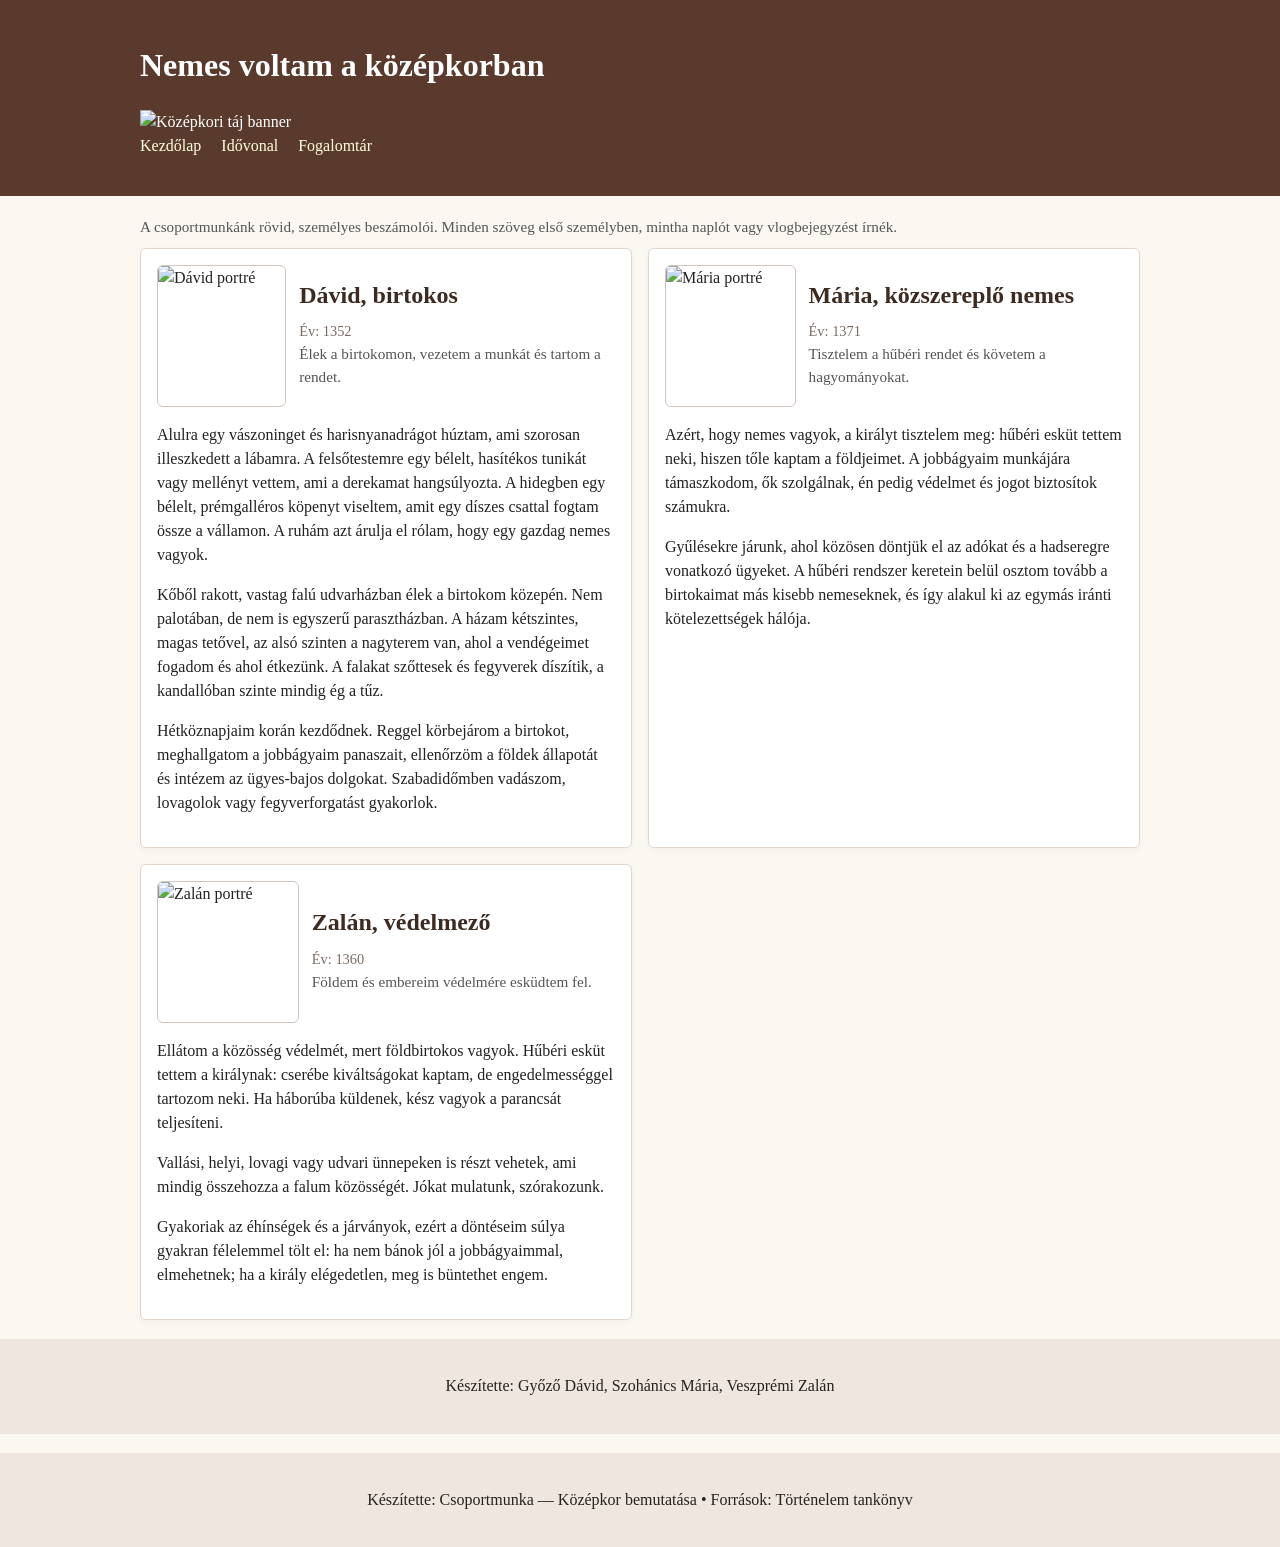
==== HTML/index.html @ 270141f8 "készen" ====
<!DOCTYPE html>
<html lang="hu">
<head>
    <meta charset="UTF-8">
    <meta http-equiv="X-UA-Compatible" content="IE=edge">
    <meta name="viewport" content="width=device-width, initial-scale=1">
    <title>Középkori naplók — Csoportmunka</title>
    <link rel="stylesheet" href="../CSS/elrendezes.css">
    <link rel="stylesheet" href="../CSS/formazasok.css">
    <link rel="stylesheet" href="../CSS/menu.css">
    <link rel="stylesheet" href="../CSS/menu.css">
</head>
<body>
    <div class="site-frame">
      <div class="frame-inner">
        <header>
            <div class="container site-header">
                <h1 class="site-title">Nemes voltam a középkorban</h1>
                <div class="banner">
                    <img src="../assets/banner.svg" alt="Középkori táj banner">
                </div>
                <nav class="main-nav">
                    <a href="index.html">Kezdőlap</a>
                    <a href="idovonal.html">Idővonal</a>
                    <a href="fogalomtar.html">Fogalomtár</a>
                </nav>
            </div>
        </header>
        <main class="container">
        <p class="meta">A csoportmunkánk rövid, személyes beszámolói. Minden szöveg első személyben, mintha naplót vagy vlogbejegyzést írnék.</p>

        <section class="posts">
            <article>
                <figure>
                    <img src="../assets/david.svg" alt="Dávid portré">
                    <figcaption>
                        <h2>Dávid, birtokos</h2>
                        <time>Év: 1352</time>
                        <div class="meta">Élek a birtokomon, vezetem a munkát és tartom a rendet.</div>
                    </figcaption>
                </figure>
                <p>Alulra egy vászoninget és harisnyanadrágot húztam, ami szorosan illeszkedett a lábamra. A felsőtestemre egy bélelt, hasítékos tunikát vagy mellényt vettem, ami a derekamat hangsúlyozta. A hidegben egy bélelt, prémgalléros köpenyt viseltem, amit egy díszes csattal fogtam össze a vállamon. A ruhám azt árulja el rólam, hogy egy gazdag nemes vagyok.</p>

                <p>Kőből rakott, vastag falú udvarházban élek a birtokom közepén. Nem palotában, de nem is egyszerű parasztházban. A házam kétszintes, magas tetővel, az alsó szinten a nagyterem van, ahol a vendégeimet fogadom és ahol étkezünk. A falakat szőttesek és fegyverek díszítik, a kandallóban szinte mindig ég a tűz.</p>

                <p>Hétköznapjaim korán kezdődnek. Reggel körbejárom a birtokot, meghallgatom a jobbágyaim panaszait, ellenőrzöm a földek állapotát és intézem az ügyes-bajos dolgokat. Szabadidőmben vadászom, lovagolok vagy fegyverforgatást gyakorlok.</p>
            </article>

            <article>
                <figure>
                    <img src="../assets/maria.svg" alt="Mária portré">
                    <figcaption>
                        <h2>Mária, közszereplő nemes</h2>
                        <time>Év: 1371</time>
                        <div class="meta">Tisztelem a hűbéri rendet és követem a hagyományokat.</div>
                    </figcaption>
                </figure>
                <p>Azért, hogy nemes vagyok, a királyt tisztelem meg: hűbéri esküt tettem neki, hiszen tőle kaptam a földjeimet. A jobbágyaim munkájára támaszkodom, ők szolgálnak, én pedig védelmet és jogot biztosítok számukra.</p>

                <p>Gyűlésekre járunk, ahol közösen döntjük el az adókat és a hadseregre vonatkozó ügyeket. A hűbéri rendszer keretein belül osztom tovább a birtokaimat más kisebb nemeseknek, és így alakul ki az egymás iránti kötelezettségek hálója.</p>
            </article>

            <article>
                <figure>
                    <img src="../assets/zalan.svg" alt="Zalán portré">
                    <figcaption>
                        <h2>Zalán, védelmező</h2>
                        <time>Év: 1360</time>
                        <div class="meta">Földem és embereim védelmére esküdtem fel.</div>
                    </figcaption>
                </figure>
                <p>Ellátom a közösség védelmét, mert földbirtokos vagyok. Hűbéri esküt tettem a királynak: cserébe kiváltságokat kaptam, de engedelmességgel tartozom neki. Ha háborúba küldenek, kész vagyok a parancsát teljesíteni.</p>

                <p>Vallási, helyi, lovagi vagy udvari ünnepeken is részt vehetek, ami mindig összehozza a falum közösségét. Jókat mulatunk, szórakozunk.</p>

                <p>Gyakoriak az éhínségek és a járványok, ezért a döntéseim súlya gyakran félelemmel tölt el: ha nem bánok jól a jobbágyaimmal, elmehetnek; ha a király elégedetlen, meg is büntethet engem.</p>
            </article>
        </section>
        </main>
        <footer>
            <div class="container">Készítette: Győző Dávid, Szohánics Mária, Veszprémi Zalán</div>
        </footer>
      </div>
    </div>
    </body>
    </html>
    </main>
    <footer>
        <div class="container">Készítette: Csoportmunka — Középkor bemutatása • Források: Történelem tankönyv</div>
    </footer>
</body>
</html>
---- CSS/menu.css ----
body {
  font-family: Georgia, "Times New Roman", serif;
  line-height: 1.5;
  background: #fbf8f2;
  color: #222;
  margin: 0;
  padding: 0;
}
header {
  background: #5b3a2e;
  color: #fff;
  padding: 1.2rem 1rem;
}
.container {
  max-width: 1000px;
  margin: 1.2rem auto;
  padding: 0 1rem;
}
nav a {
  color: #ffd;
  margin-right: 1rem;
  text-decoration: none;
}
.posts {
  display: grid;
  grid-template-columns: 1fr;
  gap: 1rem;
}
article {
  background: #fff;
  border: 1px solid #e0d6cc;
  padding: 1rem;
  border-radius: 6px;
  box-shadow: 0 2px 6px rgba(0, 0, 0, 0.04);
}
figure {
  margin: 0 0 0.6rem 0;
  display: flex;
  gap: 0.8rem;
  align-items: center;
}
figure img {
  width: 140px;
  height: 140px;
  object-fit: cover;
  border-radius: 6px;
  border: 1px solid #d0c6bf;
}
h2 {
  margin: 0.2rem 0 0.4rem 0;
  color: #3d2b22;
}
time {
  font-size: 0.9rem;
  color: #7a6a61;
}
.meta {
  font-size: 0.95rem;
  color: #555;
  margin-bottom: 0.6rem;
}
@media (min-width: 800px) {
  .posts {
    grid-template-columns: 1fr 1fr;
  }
}
footer {
  text-align: center;
  padding: 1rem 0;
  background: #efe7df;
  margin-top: 1.2rem;
}
---- CSS/menu.css ----
body {
  font-family: Georgia, "Times New Roman", serif;
  line-height: 1.5;
  background: #fbf8f2;
  color: #222;
  margin: 0;
  padding: 0;
}
header {
  background: #5b3a2e;
  color: #fff;
  padding: 1.2rem 1rem;
}
.container {
  max-width: 1000px;
  margin: 1.2rem auto;
  padding: 0 1rem;
}
nav a {
  color: #ffd;
  margin-right: 1rem;
  text-decoration: none;
}
.posts {
  display: grid;
  grid-template-columns: 1fr;
  gap: 1rem;
}
article {
  background: #fff;
  border: 1px solid #e0d6cc;
  padding: 1rem;
  border-radius: 6px;
  box-shadow: 0 2px 6px rgba(0, 0, 0, 0.04);
}
figure {
  margin: 0 0 0.6rem 0;
  display: flex;
  gap: 0.8rem;
  align-items: center;
}
figure img {
  width: 140px;
  height: 140px;
  object-fit: cover;
  border-radius: 6px;
  border: 1px solid #d0c6bf;
}
h2 {
  margin: 0.2rem 0 0.4rem 0;
  color: #3d2b22;
}
time {
  font-size: 0.9rem;
  color: #7a6a61;
}
.meta {
  font-size: 0.95rem;
  color: #555;
  margin-bottom: 0.6rem;
}
@media (min-width: 800px) {
  .posts {
    grid-template-columns: 1fr 1fr;
  }
}
footer {
  text-align: center;
  padding: 1rem 0;
  background: #efe7df;
  margin-top: 1.2rem;
}
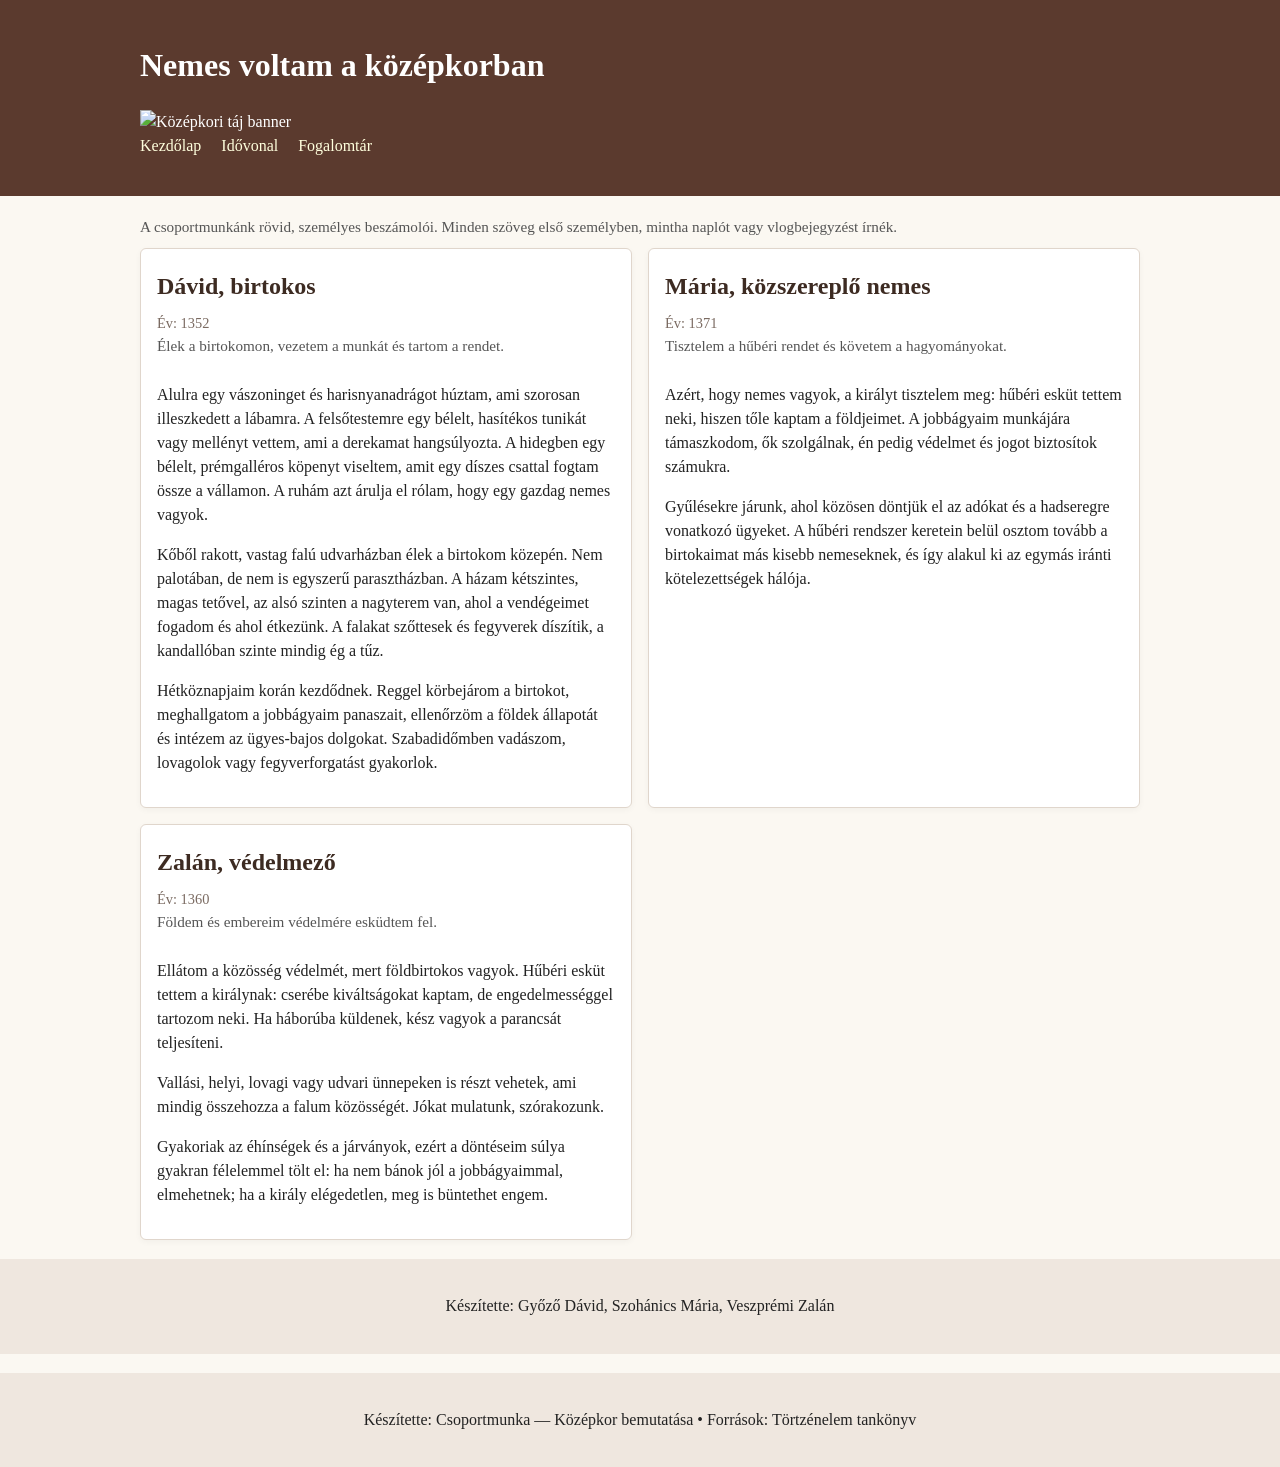
==== commit 1e05d4a3: "Merge branch 'main' of https://github.com/DaveSphyver/kozepkor_csoportmunka_9_2026" ====
--- a/HTML/index.html
+++ b/HTML/index.html
@@ -32,7 +32,6 @@
         <section class="posts">
             <article>
                 <figure>
-                    <img src="../assets/david.svg" alt="Dávid portré">
                     <figcaption>
                         <h2>Dávid, birtokos</h2>
                         <time>Év: 1352</time>
@@ -48,7 +47,6 @@
 
             <article>
                 <figure>
-                    <img src="../assets/maria.svg" alt="Mária portré">
                     <figcaption>
                         <h2>Mária, közszereplő nemes</h2>
                         <time>Év: 1371</time>
@@ -62,7 +60,6 @@
 
             <article>
                 <figure>
-                    <img src="../assets/zalan.svg" alt="Zalán portré">
                     <figcaption>
                         <h2>Zalán, védelmező</h2>
                         <time>Év: 1360</time>
@@ -86,7 +83,7 @@
     </html>
     </main>
     <footer>
-        <div class="container">Készítette: Csoportmunka — Középkor bemutatása • Források: Történelem tankönyv</div>
+        <div class="container">Készítette: Csoportmunka — Középkor bemutatása • Források: Törtzénelem tankönyv</div>
     </footer>
 </body>
 </html>
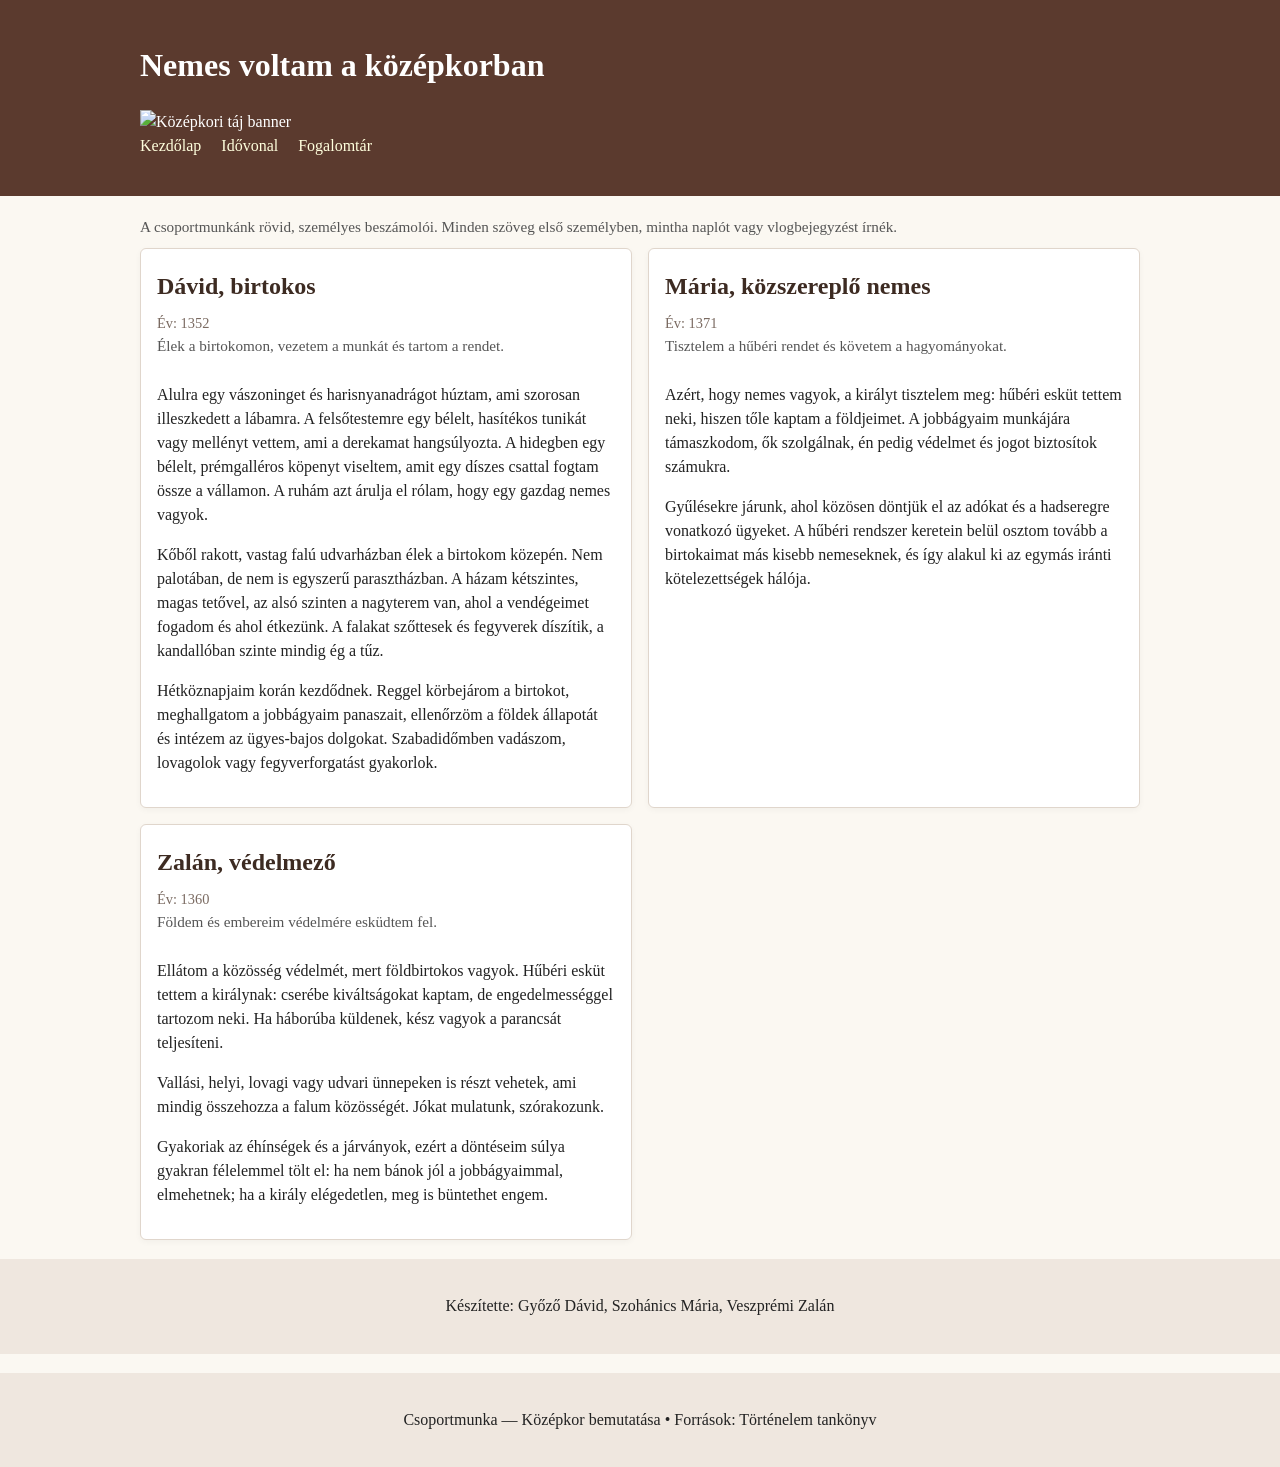
==== commit ad15a50b: "fixes" ====
--- a/HTML/index.html
+++ b/HTML/index.html
@@ -83,7 +83,7 @@
     </html>
     </main>
     <footer>
-        <div class="container">Készítette: Csoportmunka — Középkor bemutatása • Források: Törtzénelem tankönyv</div>
+        <div class="container">Csoportmunka — Középkor bemutatása • Források: Történelem tankönyv</div>
     </footer>
 </body>
 </html>
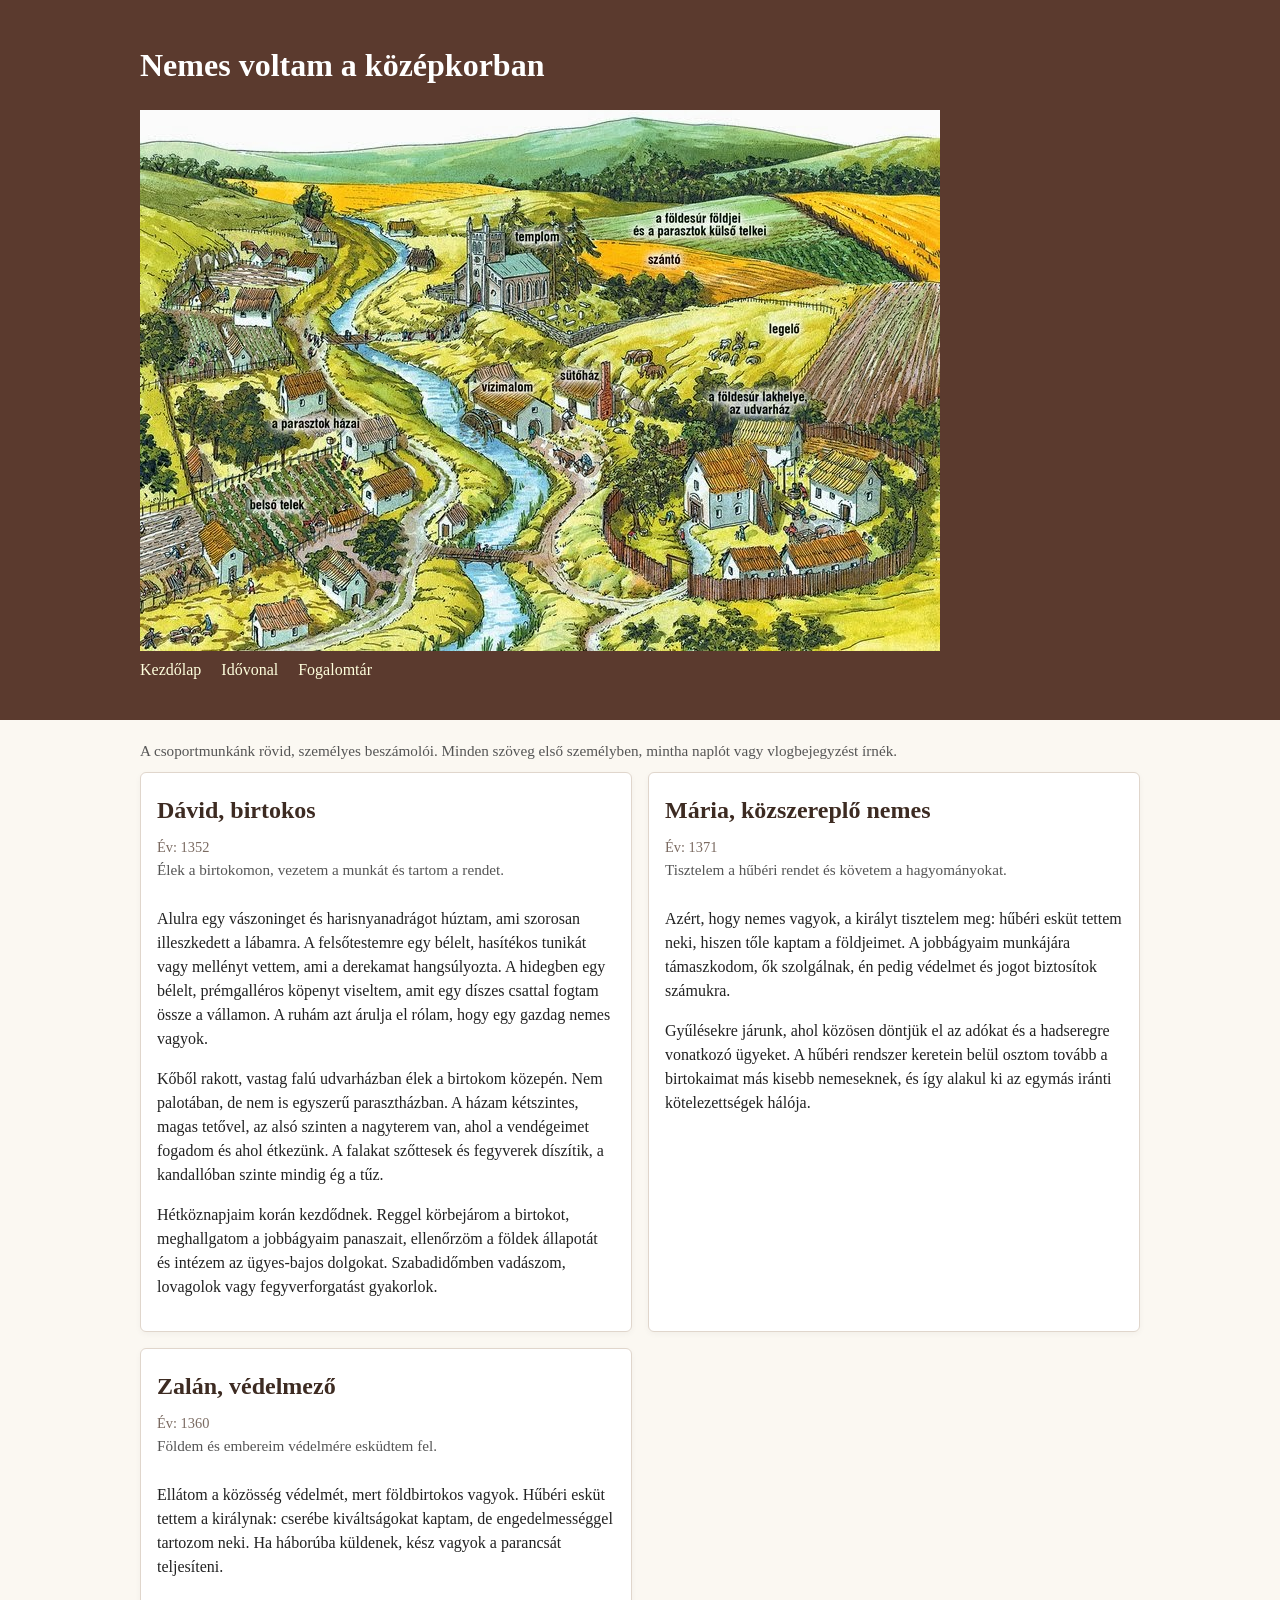
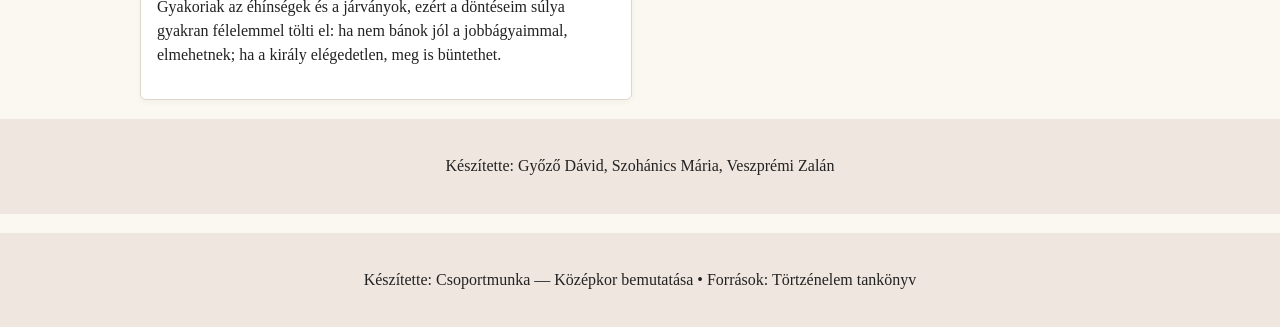
==== commit 2ad0075c: "Banner és idovonal kep" ====
--- a/HTML/index.html
+++ b/HTML/index.html
@@ -17,7 +17,7 @@
             <div class="container site-header">
                 <h1 class="site-title">Nemes voltam a középkorban</h1>
                 <div class="banner">
-                    <img src="../assets/banner.svg" alt="Középkori táj banner">
+                    <img src="/Kepek/kornyezet.jpg" alt="Középkori táj banner">
                 </div>
                 <nav class="main-nav">
                     <a href="index.html">Kezdőlap</a>
@@ -68,9 +68,7 @@
                 </figure>
                 <p>Ellátom a közösség védelmét, mert földbirtokos vagyok. Hűbéri esküt tettem a királynak: cserébe kiváltságokat kaptam, de engedelmességgel tartozom neki. Ha háborúba küldenek, kész vagyok a parancsát teljesíteni.</p>
 
-                <p>Vallási, helyi, lovagi vagy udvari ünnepeken is részt vehetek, ami mindig összehozza a falum közösségét. Jókat mulatunk, szórakozunk.</p>
-
-                <p>Gyakoriak az éhínségek és a járványok, ezért a döntéseim súlya gyakran félelemmel tölt el: ha nem bánok jól a jobbágyaimmal, elmehetnek; ha a király elégedetlen, meg is büntethet engem.</p>
+                <p>Gyakoriak az éhínségek és a járványok, ezért a döntéseim súlya gyakran félelemmel tölti el: ha nem bánok jól a jobbágyaimmal, elmehetnek; ha a király elégedetlen, meg is büntethet.</p>
             </article>
         </section>
         </main>
@@ -83,7 +81,7 @@
     </html>
     </main>
     <footer>
-        <div class="container">Csoportmunka — Középkor bemutatása • Források: Történelem tankönyv</div>
+        <div class="container">Készítette: Csoportmunka — Középkor bemutatása • Források: Törtzénelem tankönyv</div>
     </footer>
 </body>
 </html>
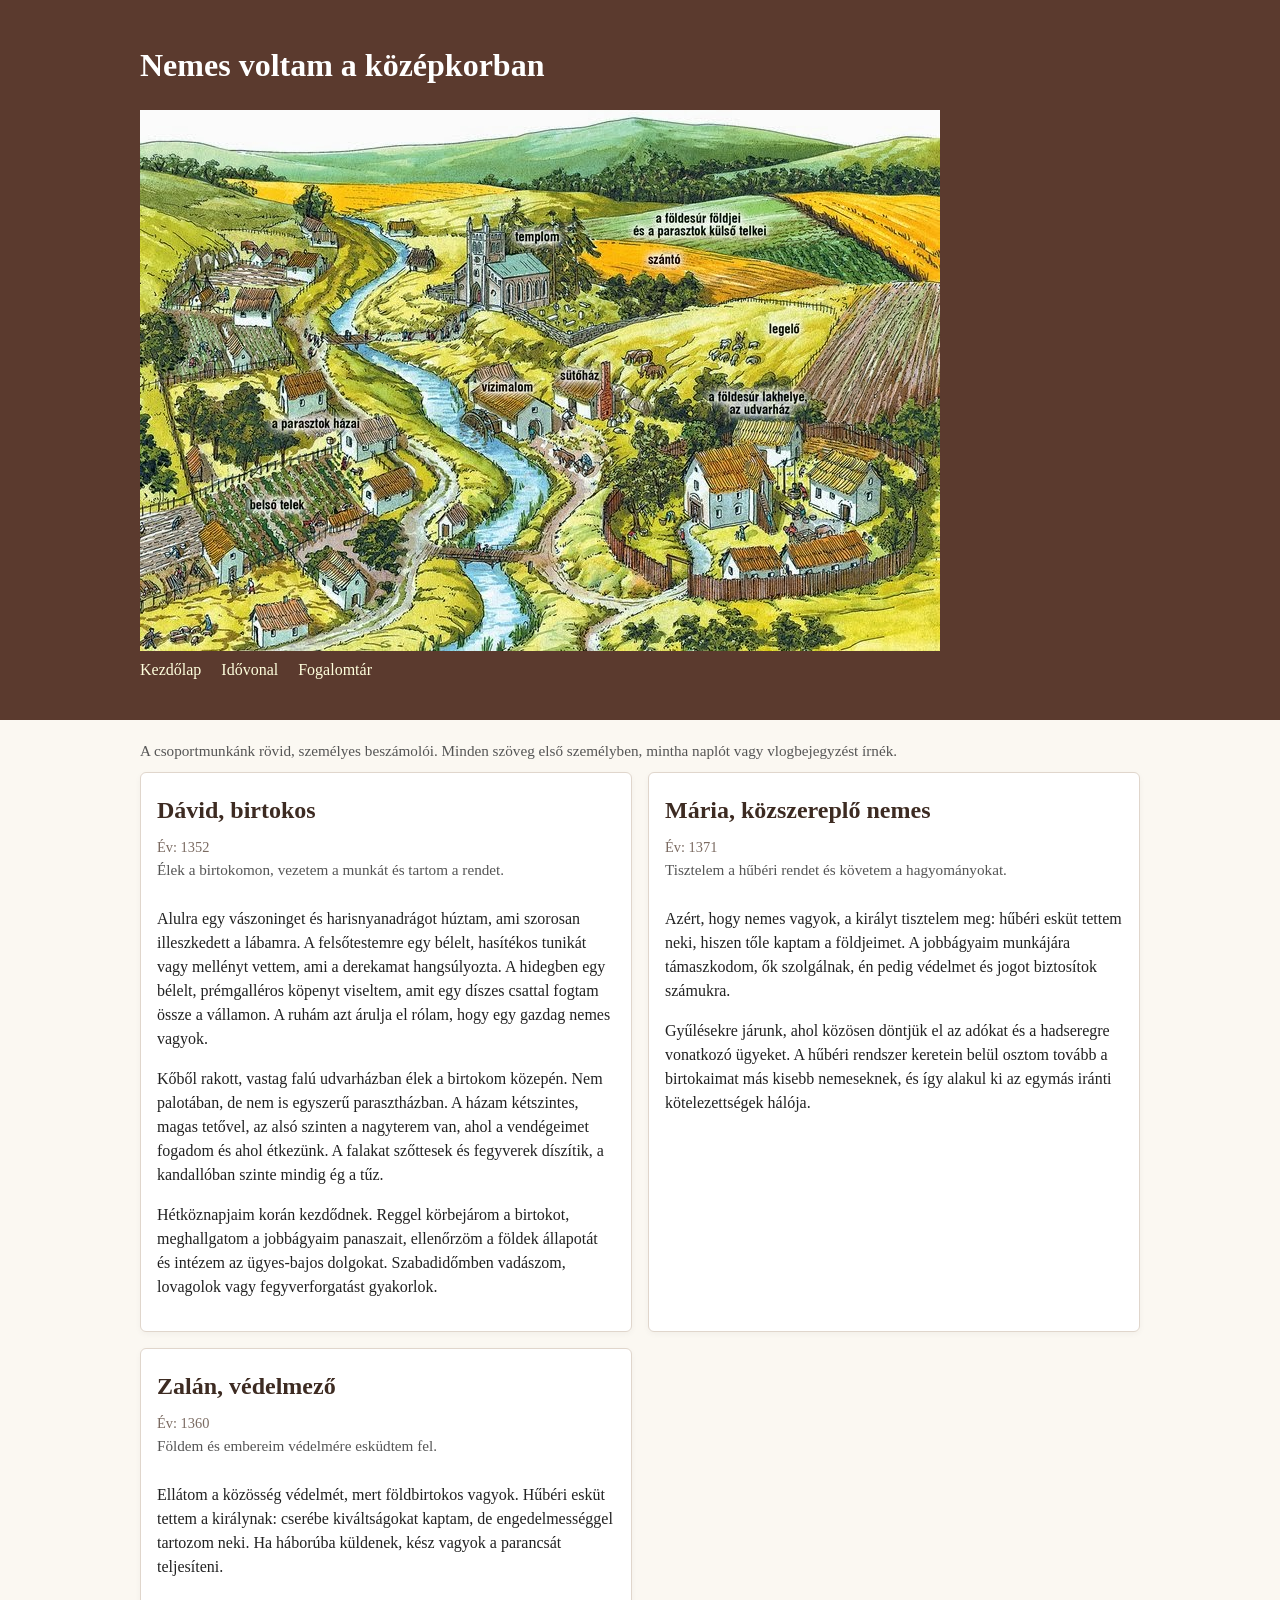
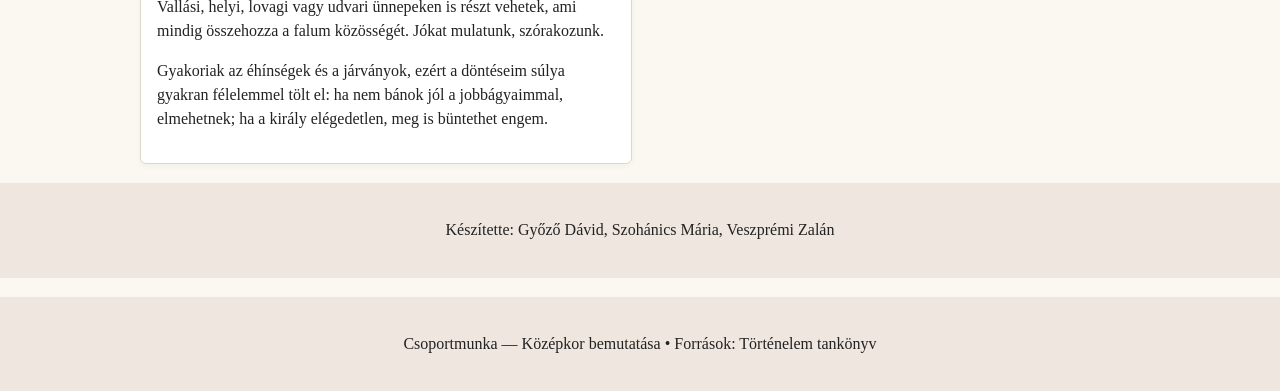
==== commit 137a548f: "Merge branch 'main' of https://github.com/DaveSphyver/kozepkor_csoportmunka_9_2026" ====
--- a/HTML/index.html
+++ b/HTML/index.html
@@ -68,7 +68,9 @@
                 </figure>
                 <p>Ellátom a közösség védelmét, mert földbirtokos vagyok. Hűbéri esküt tettem a királynak: cserébe kiváltságokat kaptam, de engedelmességgel tartozom neki. Ha háborúba küldenek, kész vagyok a parancsát teljesíteni.</p>
 
-                <p>Gyakoriak az éhínségek és a járványok, ezért a döntéseim súlya gyakran félelemmel tölti el: ha nem bánok jól a jobbágyaimmal, elmehetnek; ha a király elégedetlen, meg is büntethet.</p>
+                <p>Vallási, helyi, lovagi vagy udvari ünnepeken is részt vehetek, ami mindig összehozza a falum közösségét. Jókat mulatunk, szórakozunk.</p>
+
+                <p>Gyakoriak az éhínségek és a járványok, ezért a döntéseim súlya gyakran félelemmel tölt el: ha nem bánok jól a jobbágyaimmal, elmehetnek; ha a király elégedetlen, meg is büntethet engem.</p>
             </article>
         </section>
         </main>
@@ -81,7 +83,7 @@
     </html>
     </main>
     <footer>
-        <div class="container">Készítette: Csoportmunka — Középkor bemutatása • Források: Törtzénelem tankönyv</div>
+        <div class="container">Csoportmunka — Középkor bemutatása • Források: Történelem tankönyv</div>
     </footer>
 </body>
 </html>
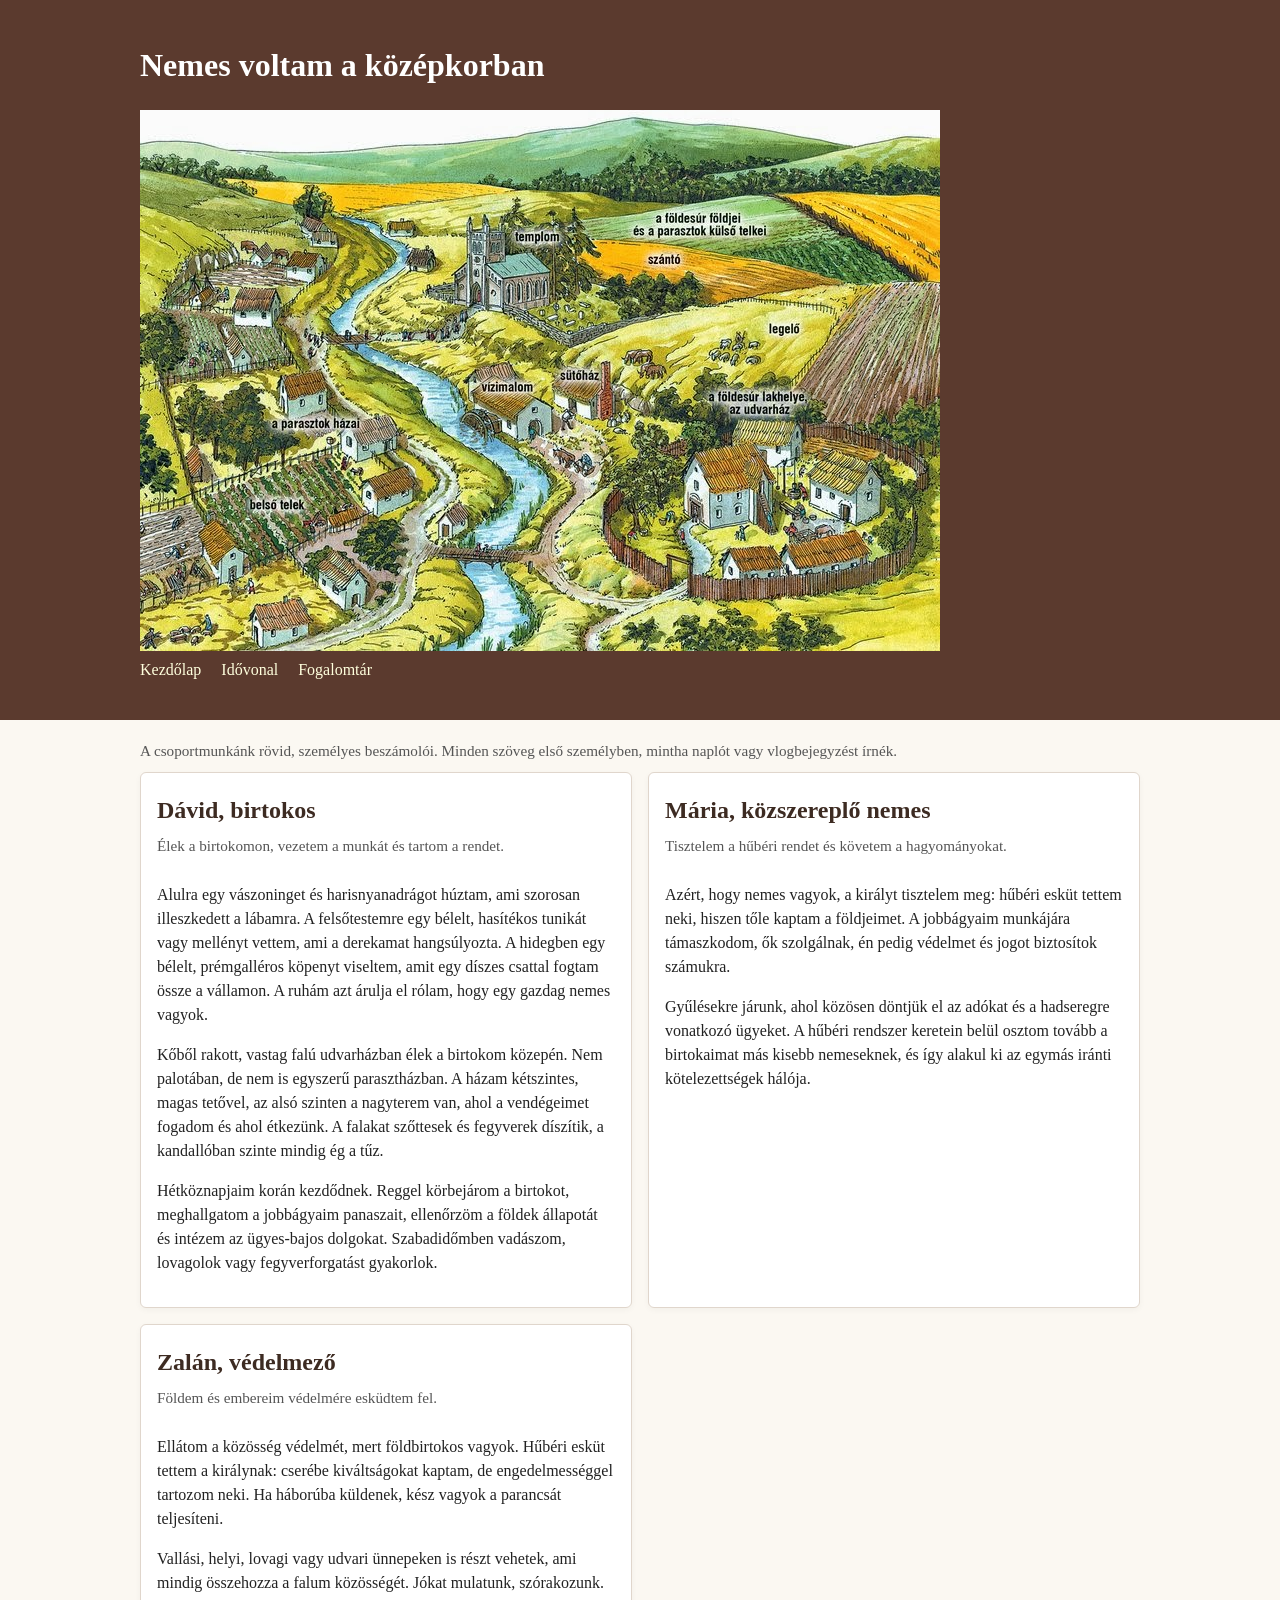
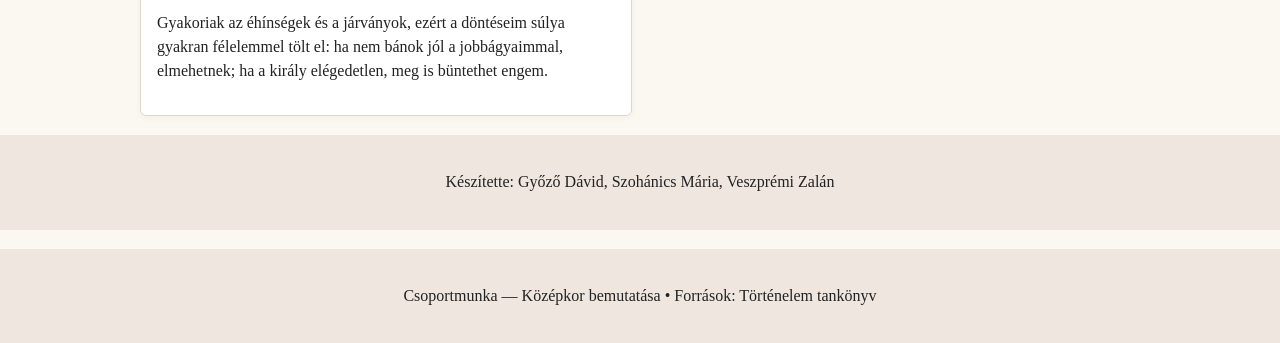
==== commit a0fdfff6: "kötelessegek_es_felelmek_kep" ====
--- a/HTML/index.html
+++ b/HTML/index.html
@@ -34,7 +34,6 @@
                 <figure>
                     <figcaption>
                         <h2>Dávid, birtokos</h2>
-                        <time>Év: 1352</time>
                         <div class="meta">Élek a birtokomon, vezetem a munkát és tartom a rendet.</div>
                     </figcaption>
                 </figure>
@@ -49,7 +48,6 @@
                 <figure>
                     <figcaption>
                         <h2>Mária, közszereplő nemes</h2>
-                        <time>Év: 1371</time>
                         <div class="meta">Tisztelem a hűbéri rendet és követem a hagyományokat.</div>
                     </figcaption>
                 </figure>
@@ -62,7 +60,6 @@
                 <figure>
                     <figcaption>
                         <h2>Zalán, védelmező</h2>
-                        <time>Év: 1360</time>
                         <div class="meta">Földem és embereim védelmére esküdtem fel.</div>
                     </figcaption>
                 </figure>
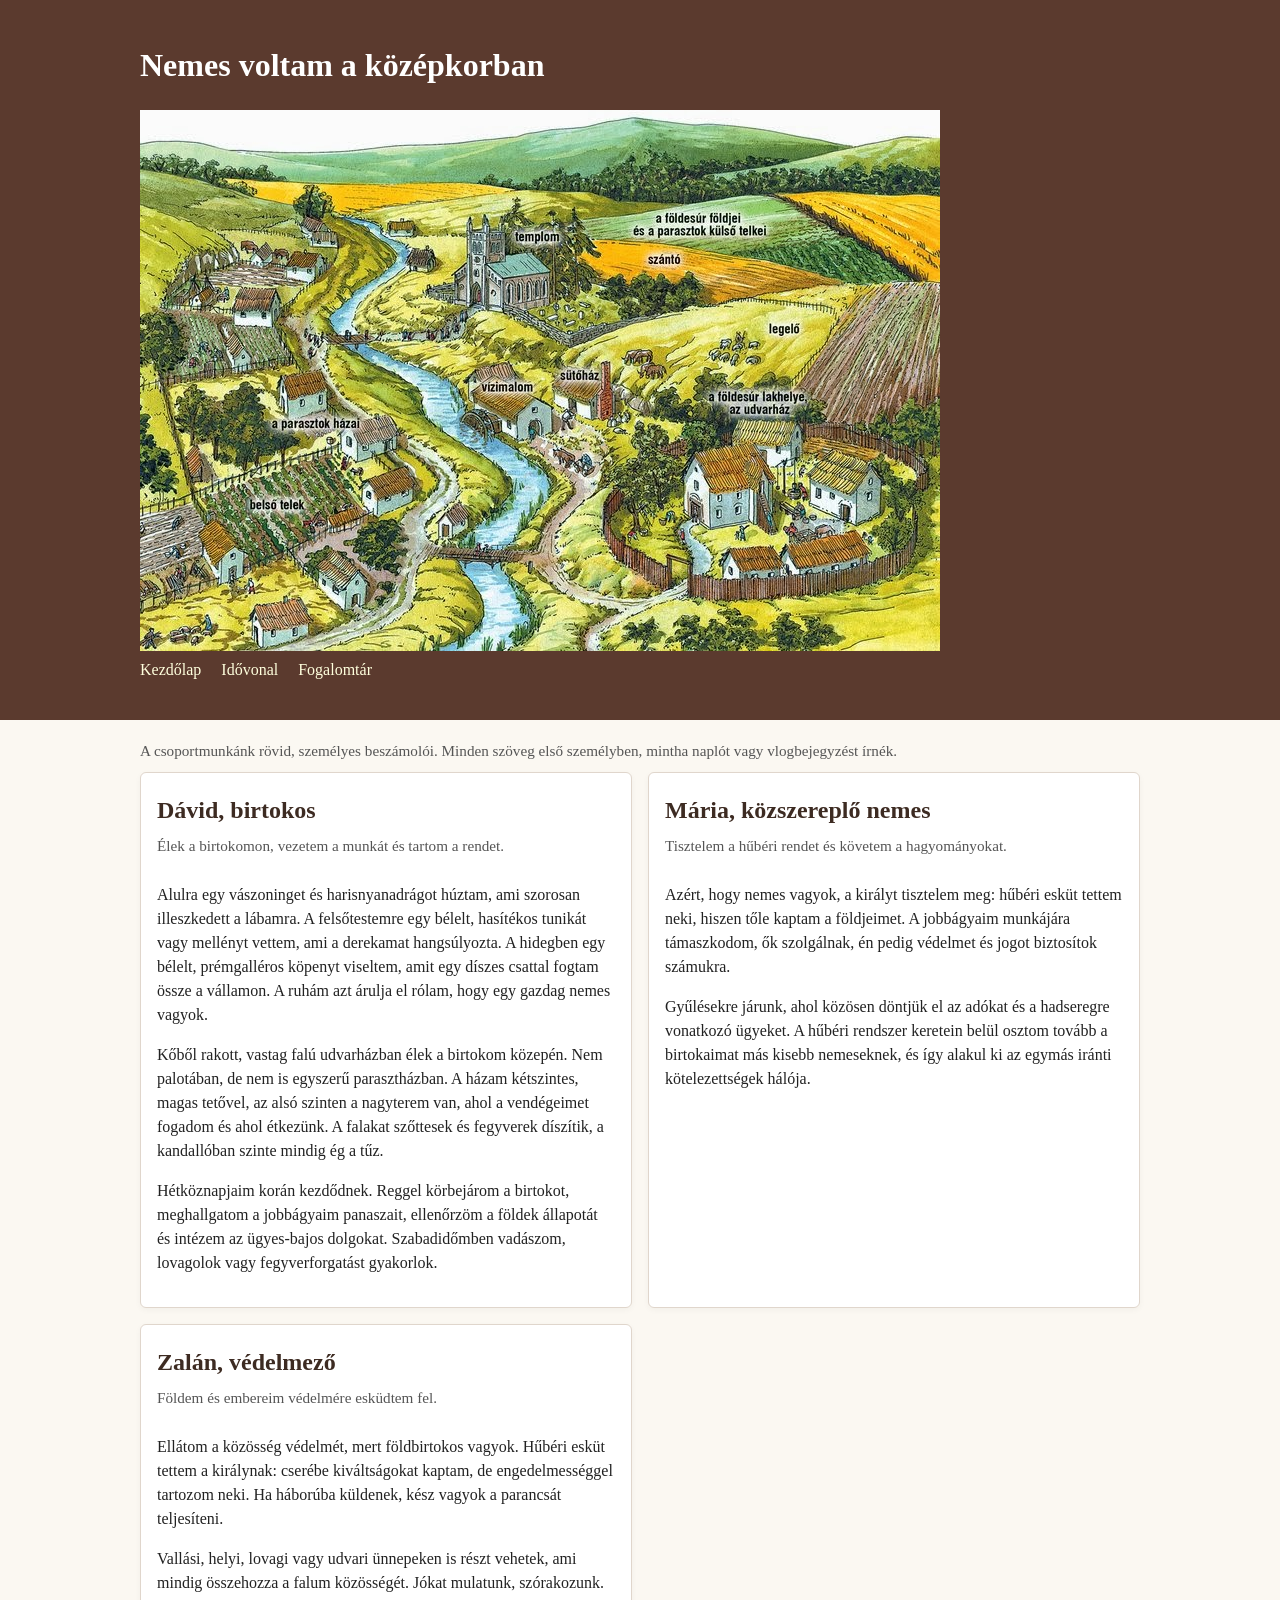
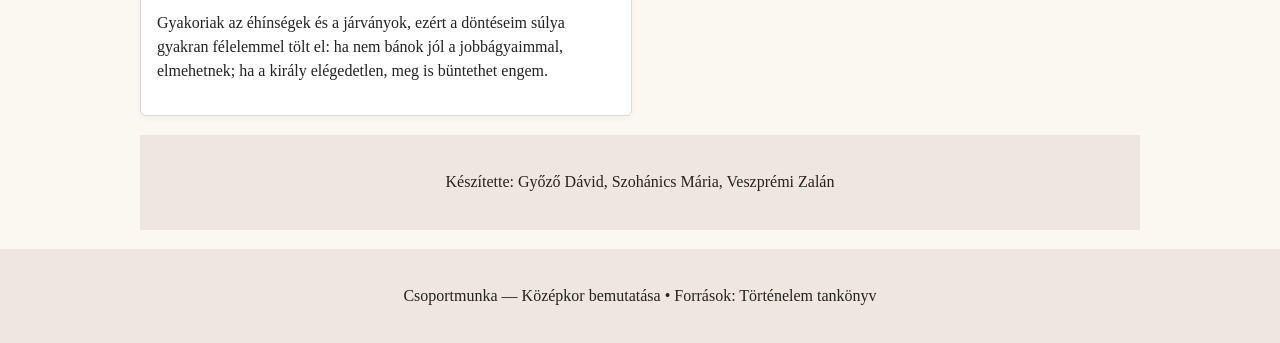
==== commit 2b1dc930: "fixes" ====
--- a/HTML/index.html
+++ b/HTML/index.html
@@ -70,7 +70,6 @@
                 <p>Gyakoriak az éhínségek és a járványok, ezért a döntéseim súlya gyakran félelemmel tölt el: ha nem bánok jól a jobbágyaimmal, elmehetnek; ha a király elégedetlen, meg is büntethet engem.</p>
             </article>
         </section>
-        </main>
         <footer>
             <div class="container">Készítette: Győző Dávid, Szohánics Mária, Veszprémi Zalán</div>
         </footer>
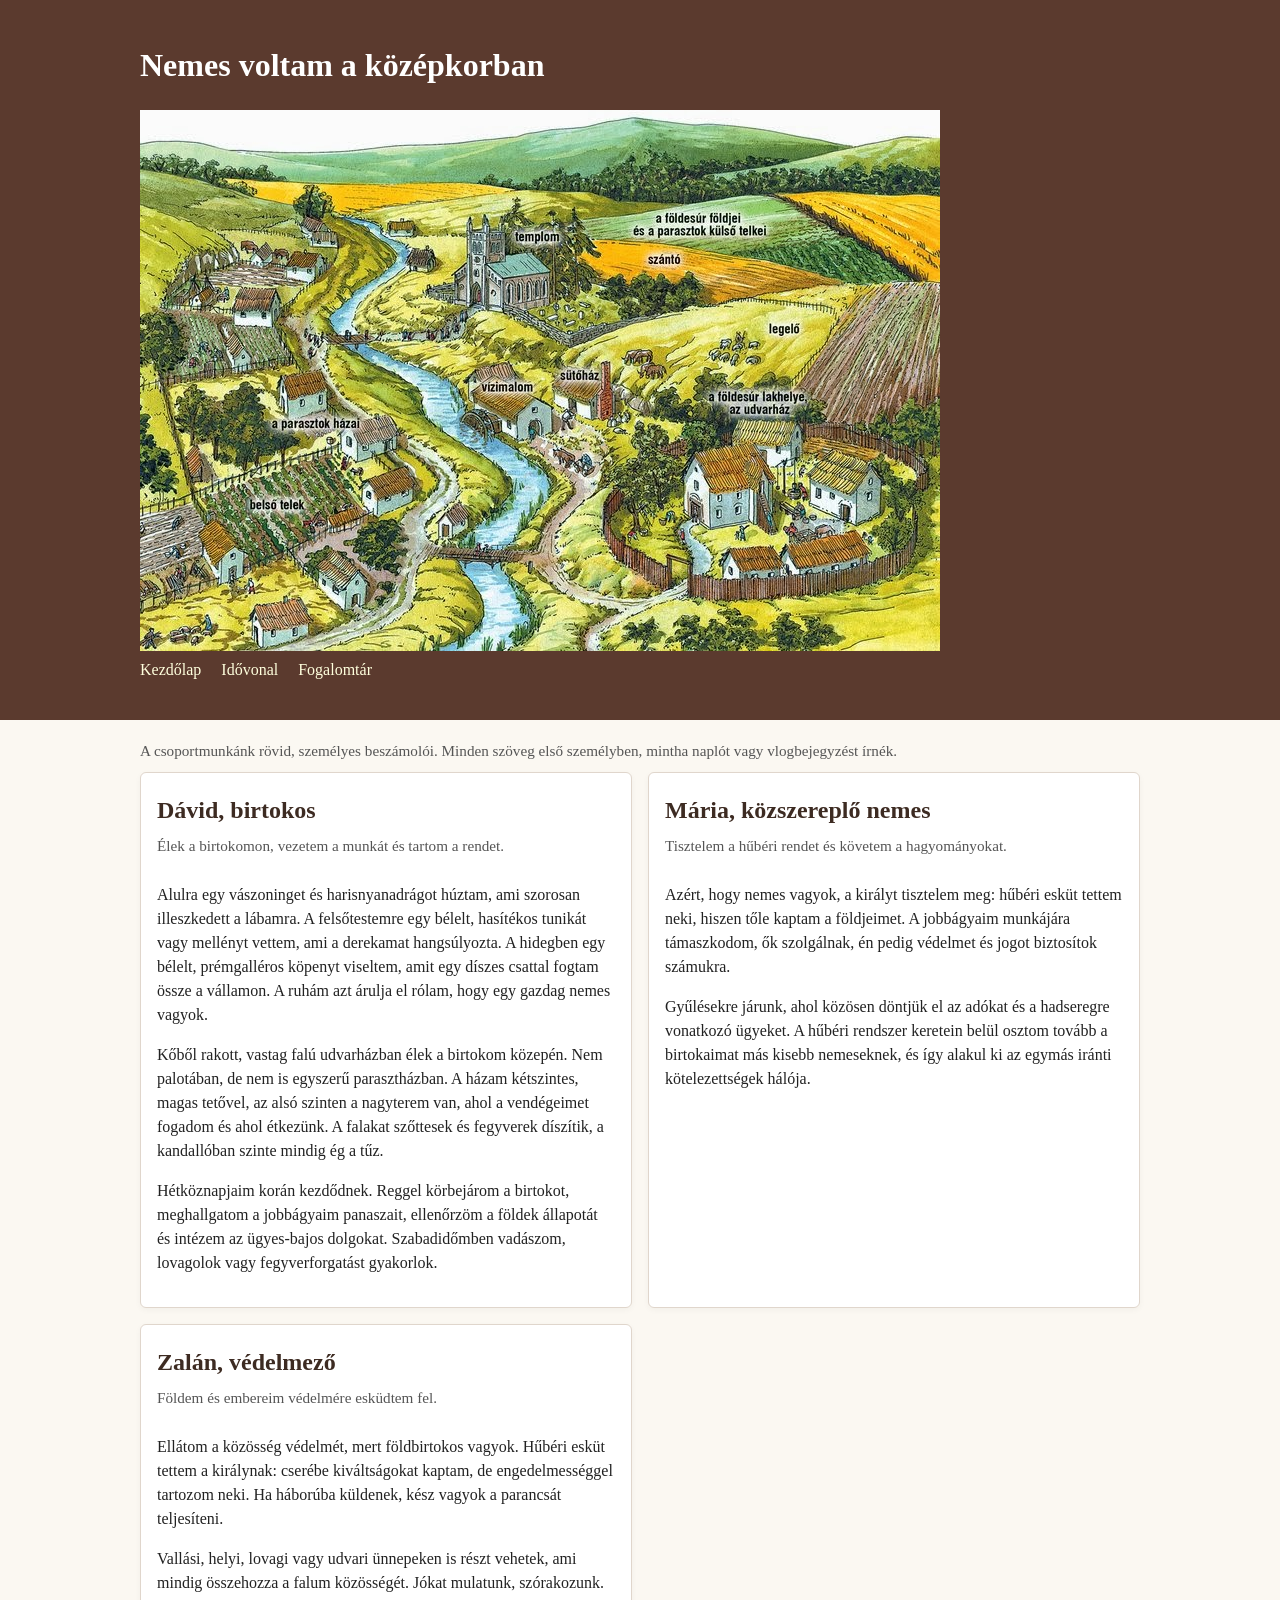
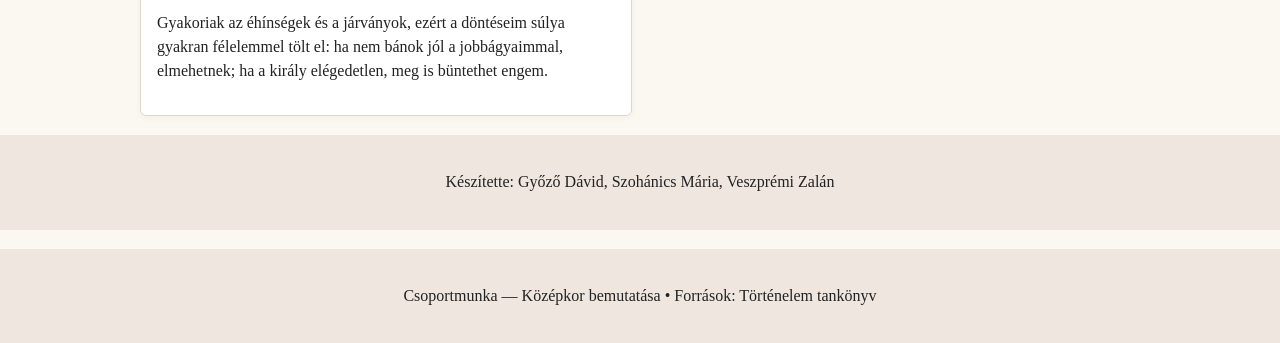
==== commit 214e80b0: "javitott" ====
--- a/HTML/index.html
+++ b/HTML/index.html
@@ -70,6 +70,7 @@
                 <p>Gyakoriak az éhínségek és a járványok, ezért a döntéseim súlya gyakran félelemmel tölt el: ha nem bánok jól a jobbágyaimmal, elmehetnek; ha a király elégedetlen, meg is büntethet engem.</p>
             </article>
         </section>
+        </main>
         <footer>
             <div class="container">Készítette: Győző Dávid, Szohánics Mária, Veszprémi Zalán</div>
         </footer>
